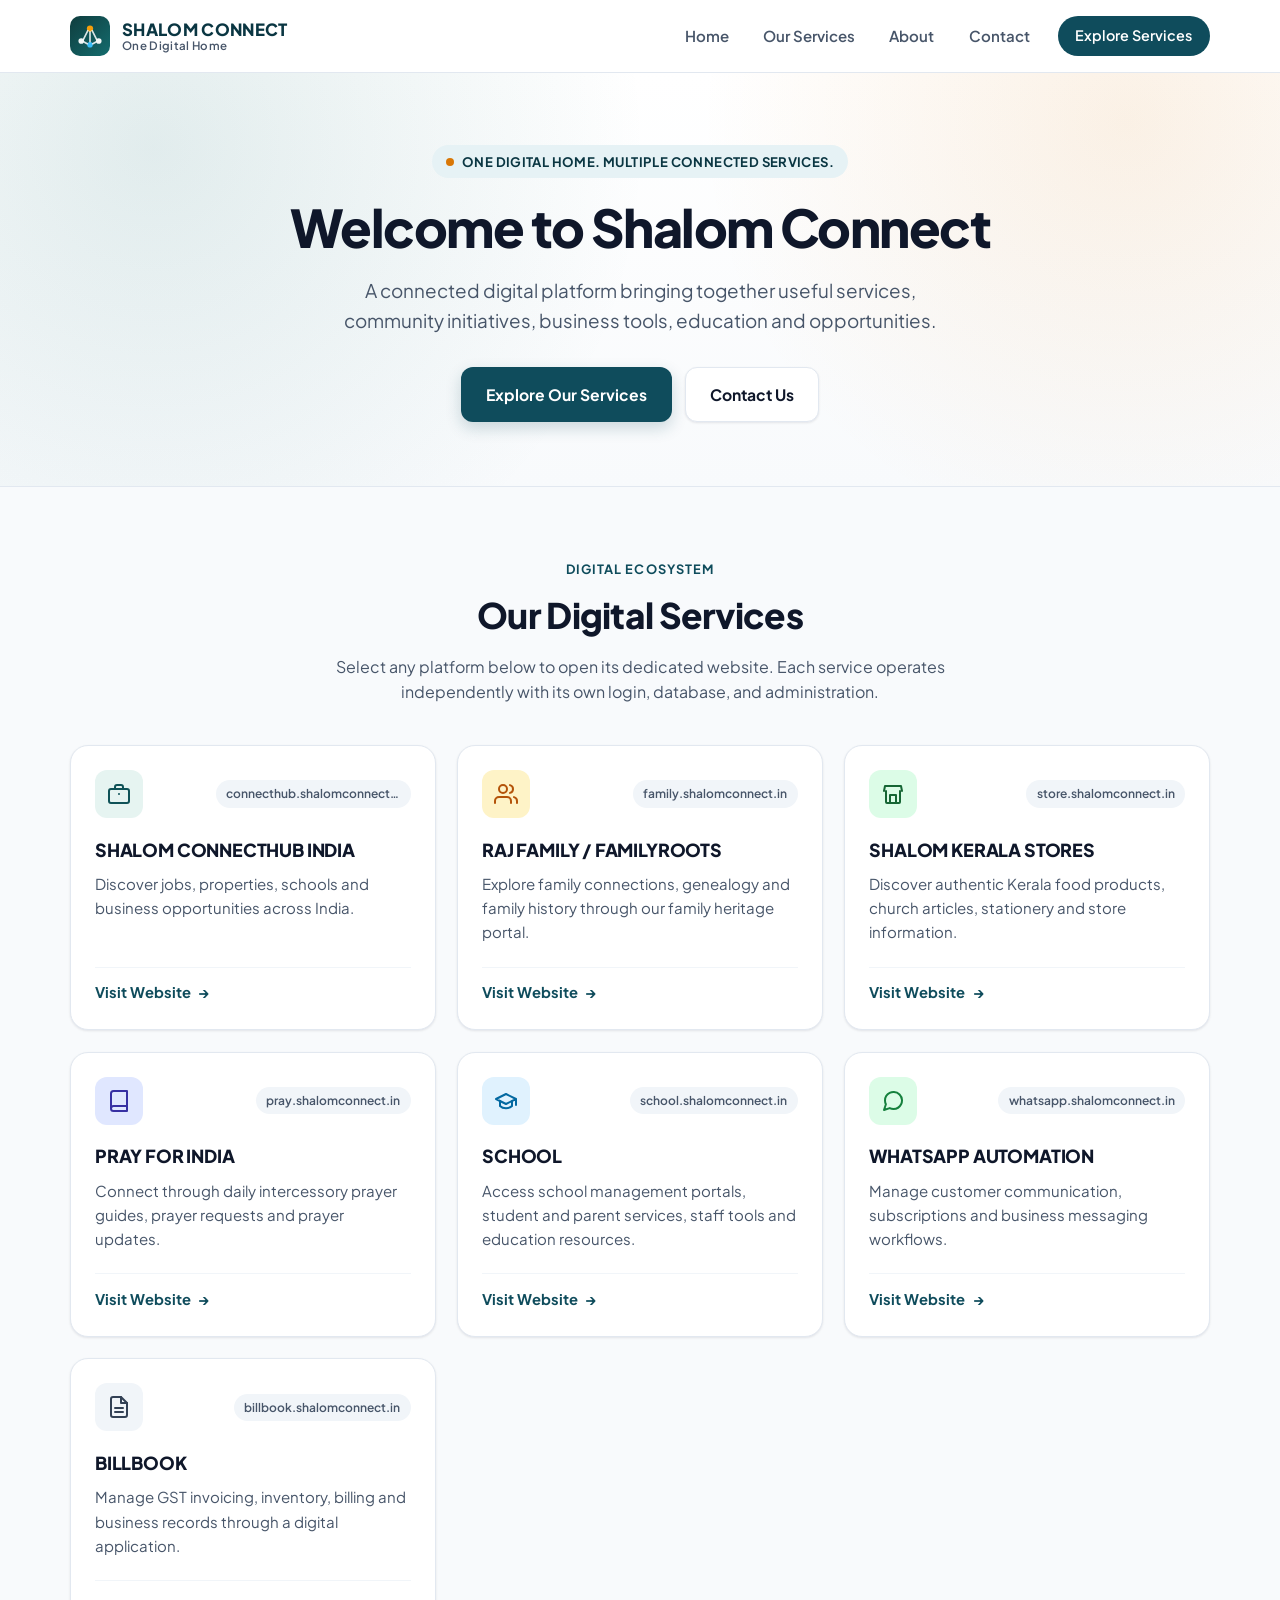
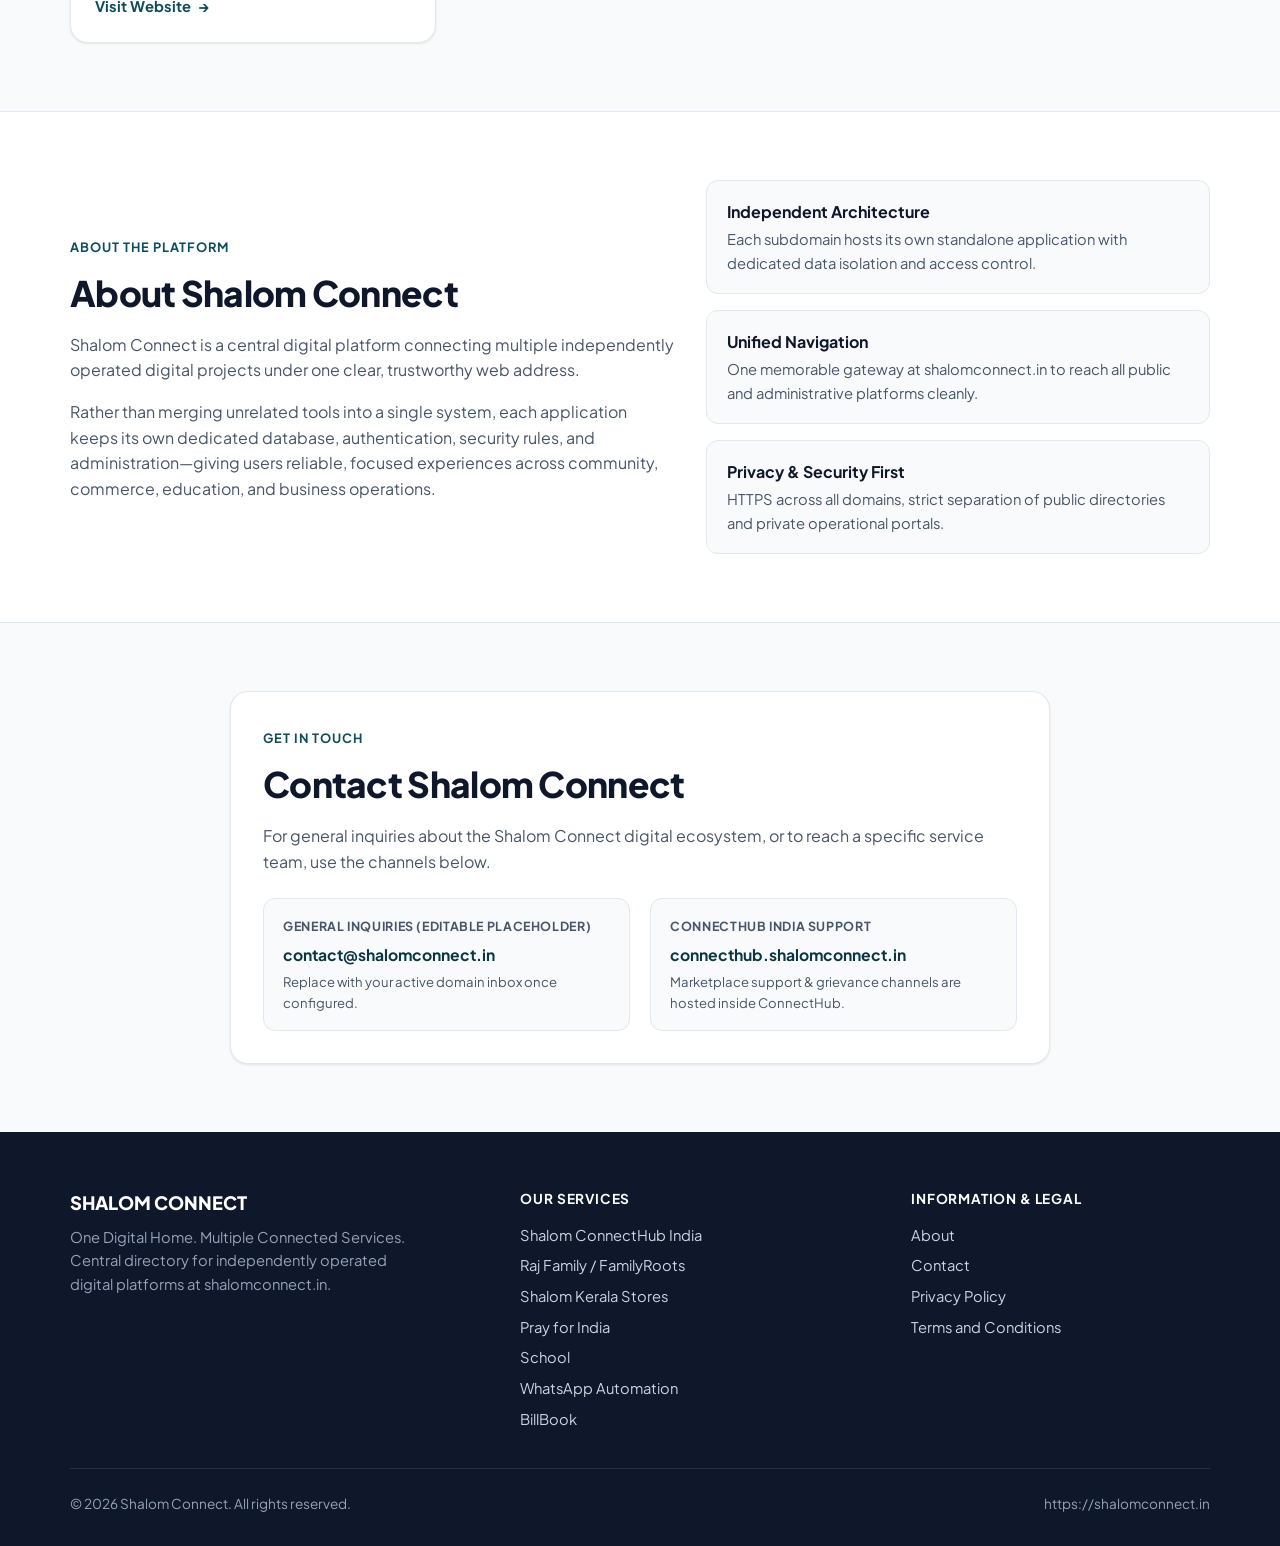
==== index.html @ 487e1526 "feat: initial Shalom Connect master website and platform documentation" ====
<!DOCTYPE html>
<html lang="en">
<head>
  <meta charset="UTF-8" />
  <meta name="viewport" content="width=device-width, initial-scale=1.0" />
  <title>Shalom Connect — One Digital Home. Multiple Connected Services.</title>
  <meta name="description" content="Shalom Connect is the central digital platform connecting Shalom ConnectHub India, Raj Family, Shalom Kerala Stores, Pray for India, School Management, WhatsApp Automation, and BillBook." />
  <meta name="robots" content="index, follow" />
  <meta name="theme-color" content="#0f4c5c" />
  <link rel="canonical" href="https://shalomconnect.in/" />

  <!-- Open Graph -->
  <meta property="og:type" content="website" />
  <meta property="og:site_name" content="Shalom Connect" />
  <meta property="og:title" content="Shalom Connect — One Digital Home. Multiple Connected Services." />
  <meta property="og:description" content="A connected digital platform bringing together useful services, community initiatives, business tools, education and opportunities." />
  <meta property="og:url" content="https://shalomconnect.in/" />

  <!-- Twitter Card -->
  <meta name="twitter:card" content="summary" />
  <meta name="twitter:title" content="Shalom Connect — One Digital Home. Multiple Connected Services." />
  <meta name="twitter:description" content="A connected digital platform bringing together useful services, community initiatives, business tools, education and opportunities." />

  <link rel="icon" type="image/svg+xml" href="./assets/favicon.svg" />
  <link rel="manifest" href="./manifest.webmanifest" />

  <link rel="preconnect" href="https://fonts.googleapis.com" />
  <link rel="preconnect" href="https://fonts.gstatic.com" crossorigin />
  <link href="https://fonts.googleapis.com/css2?family=Plus+Jakarta+Sans:wght@400;500;600;700;800&display=swap" rel="stylesheet" />
  <link rel="stylesheet" href="./styles.css" />

  <!-- Structured Data -->
  <script type="application/ld+json">
  {
    "@context": "https://schema.org",
    "@graph": [
      {
        "@type": "Organization",
        "@id": "https://shalomconnect.in/#organization",
        "name": "Shalom Connect",
        "url": "https://shalomconnect.in/",
        "description": "One Digital Home. Multiple Connected Services."
      },
      {
        "@type": "WebSite",
        "@id": "https://shalomconnect.in/#website",
        "url": "https://shalomconnect.in/",
        "name": "Shalom Connect",
        "publisher": {
          "@id": "https://shalomconnect.in/#organization"
        }
      }
    ]
  }
  </script>
</head>
<body>
  <a class="skip-link" href="#main-content">Skip to main content</a>

  <header class="site-header">
    <div class="container header-inner">
      <a href="./" class="brand" aria-label="Shalom Connect Home">
        <img src="./assets/favicon.svg" alt="" class="brand-mark" width="40" height="40" />
        <span class="brand-text">
          <span class="brand-name">SHALOM CONNECT</span>
          <span class="brand-sub">One Digital Home</span>
        </span>
      </a>

      <nav class="nav-desktop" aria-label="Primary Navigation">
        <a href="#top" class="nav-link">Home</a>
        <a href="#services" class="nav-link">Our Services</a>
        <a href="#about" class="nav-link">About</a>
        <a href="#contact" class="nav-link">Contact</a>
        <a href="#services" class="nav-cta">Explore Services</a>
      </nav>

      <button
        id="menu-toggle"
        class="menu-toggle"
        type="button"
        aria-label="Toggle navigation menu"
        aria-expanded="false"
        aria-controls="mobile-nav"
      >
        <svg width="22" height="22" viewBox="0 0 24 24" fill="none" stroke="currentColor" stroke-width="2.2" stroke-linecap="round" aria-hidden="true">
          <line x1="3" y1="6" x2="21" y2="6" />
          <line x1="3" y1="12" x2="21" y2="12" />
          <line x1="3" y1="18" x2="21" y2="18" />
        </svg>
      </button>
    </div>

    <nav id="mobile-nav" class="nav-mobile" aria-label="Mobile Navigation">
      <a href="#top" class="nav-link">Home</a>
      <a href="#services" class="nav-link">Our Services</a>
      <a href="#about" class="nav-link">About</a>
      <a href="#contact" class="nav-link">Contact</a>
    </nav>
  </header>

  <main id="main-content">
    <!-- Hero -->
    <section id="top" class="hero">
      <div class="container hero-inner">
        <div class="hero-badge">
          <span class="hero-dot" aria-hidden="true"></span>
          <span>One Digital Home. Multiple Connected Services.</span>
        </div>
        <h1>Welcome to Shalom Connect</h1>
        <p class="hero-lead">
          A connected digital platform bringing together useful services, community initiatives, business tools, education and opportunities.
        </p>
        <div class="hero-actions">
          <a href="#services" class="btn btn-primary">Explore Our Services</a>
          <a href="#contact" class="btn btn-secondary">Contact Us</a>
        </div>
      </div>
    </section>

    <!-- Services Directory -->
    <section id="services" class="section" aria-labelledby="services-heading">
      <div class="container">
        <div class="section-header">
          <span class="section-eyebrow">Digital Ecosystem</span>
          <h2 id="services-heading" class="section-title">Our Digital Services</h2>
          <p class="section-desc">
            Select any platform below to open its dedicated website. Each service operates independently with its own login, database, and administration.
          </p>
        </div>

        <div class="services-grid">
          <!-- Card 1: ConnectHub -->
          <article class="service-card">
            <div class="card-top">
              <div class="card-icon icon-teal" aria-hidden="true">
                <svg width="24" height="24" viewBox="0 0 24 24" fill="none" stroke="currentColor" stroke-width="2" stroke-linecap="round" stroke-linejoin="round">
                  <rect x="2" y="7" width="20" height="14" rx="2" />
                  <path d="M16 7V5a2 2 0 0 0-2-2h-4a2 2 0 0 0-2 2v2" />
                  <path d="M12 12v.01" />
                </svg>
              </div>
              <span class="card-domain">connecthub.shalomconnect.in</span>
            </div>
            <h3 class="card-title">SHALOM CONNECTHUB INDIA</h3>
            <p class="card-desc">
              Discover jobs, properties, schools and business opportunities across India.
            </p>
            <a href="https://connecthub.shalomconnect.in" target="_blank" rel="noopener noreferrer" class="card-link">
              Visit Website <span aria-hidden="true">&rarr;</span>
            </a>
          </article>

          <!-- Card 2: Raj Family / FamilyRoots -->
          <article class="service-card">
            <div class="card-top">
              <div class="card-icon icon-amber" aria-hidden="true">
                <svg width="24" height="24" viewBox="0 0 24 24" fill="none" stroke="currentColor" stroke-width="2" stroke-linecap="round" stroke-linejoin="round">
                  <path d="M17 21v-2a4 4 0 0 0-4-4H5a4 4 0 0 0-4 4v2" />
                  <circle cx="9" cy="7" r="4" />
                  <path d="M23 21v-2a4 4 0 0 0-3-3.87" />
                  <path d="M16 3.13a4 4 0 0 1 0 7.75" />
                </svg>
              </div>
              <span class="card-domain">family.shalomconnect.in</span>
            </div>
            <h3 class="card-title">RAJ FAMILY / FAMILYROOTS</h3>
            <p class="card-desc">
              Explore family connections, genealogy and family history through our family heritage portal.
            </p>
            <a href="https://family.shalomconnect.in" target="_blank" rel="noopener noreferrer" class="card-link">
              Visit Website <span aria-hidden="true">&rarr;</span>
            </a>
          </article>

          <!-- Card 3: Shalom Kerala Stores -->
          <article class="service-card">
            <div class="card-top">
              <div class="card-icon icon-emerald" aria-hidden="true">
                <svg width="24" height="24" viewBox="0 0 24 24" fill="none" stroke="currentColor" stroke-width="2" stroke-linecap="round" stroke-linejoin="round">
                  <path d="M3 9l1-5h16l1 5" />
                  <path d="M5 9v11a1 1 0 0 0 1 1h12a1 1 0 0 0 1-1V9" />
                  <path d="M9 21V13h6v8" />
                </svg>
              </div>
              <span class="card-domain">store.shalomconnect.in</span>
            </div>
            <h3 class="card-title">SHALOM KERALA STORES</h3>
            <p class="card-desc">
              Discover authentic Kerala food products, church articles, stationery and store information.
            </p>
            <a href="https://store.shalomconnect.in" target="_blank" rel="noopener noreferrer" class="card-link">
              Visit Website <span aria-hidden="true">&rarr;</span>
            </a>
          </article>

          <!-- Card 4: Pray for India -->
          <article class="service-card">
            <div class="card-top">
              <div class="card-icon icon-indigo" aria-hidden="true">
                <svg width="24" height="24" viewBox="0 0 24 24" fill="none" stroke="currentColor" stroke-width="2" stroke-linecap="round" stroke-linejoin="round">
                  <path d="M4 19.5A2.5 2.5 0 0 1 6.5 17H20" />
                  <path d="M6.5 2H20v20H6.5A2.5 2.5 0 0 1 4 19.5v-15A2.5 2.5 0 0 1 6.5 2z" />
                </svg>
              </div>
              <span class="card-domain">pray.shalomconnect.in</span>
            </div>
            <h3 class="card-title">PRAY FOR INDIA</h3>
            <p class="card-desc">
              Connect through daily intercessory prayer guides, prayer requests and prayer updates.
            </p>
            <a href="https://pray.shalomconnect.in" target="_blank" rel="noopener noreferrer" class="card-link">
              Visit Website <span aria-hidden="true">&rarr;</span>
            </a>
          </article>

          <!-- Card 5: School -->
          <article class="service-card">
            <div class="card-top">
              <div class="card-icon icon-sky" aria-hidden="true">
                <svg width="24" height="24" viewBox="0 0 24 24" fill="none" stroke="currentColor" stroke-width="2" stroke-linecap="round" stroke-linejoin="round">
                  <path d="M22 10v6M2 10l10-5 10 5-10 5z" />
                  <path d="M6 12v5c3 3 9 3 12 0v-5" />
                </svg>
              </div>
              <span class="card-domain">school.shalomconnect.in</span>
            </div>
            <h3 class="card-title">SCHOOL</h3>
            <p class="card-desc">
              Access school management portals, student and parent services, staff tools and education resources.
            </p>
            <a href="https://school.shalomconnect.in" target="_blank" rel="noopener noreferrer" class="card-link">
              Visit Website <span aria-hidden="true">&rarr;</span>
            </a>
          </article>

          <!-- Card 6: WhatsApp Automation -->
          <article class="service-card">
            <div class="card-top">
              <div class="card-icon icon-green" aria-hidden="true">
                <svg width="24" height="24" viewBox="0 0 24 24" fill="none" stroke="currentColor" stroke-width="2" stroke-linecap="round" stroke-linejoin="round">
                  <path d="M21 11.5a8.38 8.38 0 0 1-.9 3.8 8.5 8.5 0 0 1-7.6 4.7 8.38 8.38 0 0 1-3.8-.9L3 21l1.9-5.7a8.38 8.38 0 0 1-.9-3.8 8.5 8.5 0 0 1 4.7-7.6 8.38 8.38 0 0 1 3.8-.9h.5a8.48 8.48 0 0 1 8 8v.5z" />
                </svg>
              </div>
              <span class="card-domain">whatsapp.shalomconnect.in</span>
            </div>
            <h3 class="card-title">WHATSAPP AUTOMATION</h3>
            <p class="card-desc">
              Manage customer communication, subscriptions and business messaging workflows.
            </p>
            <a href="https://whatsapp.shalomconnect.in" target="_blank" rel="noopener noreferrer" class="card-link">
              Visit Website <span aria-hidden="true">&rarr;</span>
            </a>
          </article>

          <!-- Card 7: BillBook -->
          <article class="service-card">
            <div class="card-top">
              <div class="card-icon icon-slate" aria-hidden="true">
                <svg width="24" height="24" viewBox="0 0 24 24" fill="none" stroke="currentColor" stroke-width="2" stroke-linecap="round" stroke-linejoin="round">
                  <path d="M14 2H6a2 2 0 0 0-2 2v16a2 2 0 0 0 2 2h12a2 2 0 0 0 2-2V8z" />
                  <polyline points="14 2 14 8 20 8" />
                  <line x1="16" y1="13" x2="8" y2="13" />
                  <line x1="16" y1="17" x2="8" y2="17" />
                </svg>
              </div>
              <span class="card-domain">billbook.shalomconnect.in</span>
            </div>
            <h3 class="card-title">BILLBOOK</h3>
            <p class="card-desc">
              Manage GST invoicing, inventory, billing and business records through a digital application.
            </p>
            <a href="https://billbook.shalomconnect.in" target="_blank" rel="noopener noreferrer" class="card-link">
              Visit Website <span aria-hidden="true">&rarr;</span>
            </a>
          </article>
        </div>
      </div>
    </section>

    <!-- About Section -->
    <section id="about" class="section about-section" aria-labelledby="about-heading">
      <div class="container about-grid">
        <div>
          <span class="section-eyebrow">About the Platform</span>
          <h2 id="about-heading" class="section-title">About Shalom Connect</h2>
          <p class="section-desc" style="margin-bottom: 1rem;">
            Shalom Connect is a central digital platform connecting multiple independently operated digital projects under one clear, trustworthy web address.
          </p>
          <p class="section-desc">
            Rather than merging unrelated tools into a single system, each application keeps its own dedicated database, authentication, security rules, and administration—giving users reliable, focused experiences across community, commerce, education, and business operations.
          </p>
        </div>

        <div class="about-points">
          <div class="about-point">
            <h3>Independent Architecture</h3>
            <p>Each subdomain hosts its own standalone application with dedicated data isolation and access control.</p>
          </div>
          <div class="about-point">
            <h3>Unified Navigation</h3>
            <p>One memorable gateway at shalomconnect.in to reach all public and administrative platforms cleanly.</p>
          </div>
          <div class="about-point">
            <h3>Privacy &amp; Security First</h3>
            <p>HTTPS across all domains, strict separation of public directories and private operational portals.</p>
          </div>
        </div>
      </div>
    </section>

    <!-- Contact Section -->
    <section id="contact" class="section" aria-labelledby="contact-heading">
      <div class="container">
        <div class="contact-card">
          <span class="section-eyebrow">Get in Touch</span>
          <h2 id="contact-heading" class="section-title">Contact Shalom Connect</h2>
          <p class="section-desc">
            For general inquiries about the Shalom Connect digital ecosystem, or to reach a specific service team, use the channels below.
          </p>

          <div class="contact-grid">
            <div class="contact-item">
              <div class="contact-label">General Inquiries (Editable Placeholder)</div>
              <div class="contact-value">contact@shalomconnect.in</div>
              <div class="contact-note">Replace with your active domain inbox once configured.</div>
            </div>
            <div class="contact-item">
              <div class="contact-label">ConnectHub India Support</div>
              <div class="contact-value">
                <a href="https://connecthub.shalomconnect.in" target="_blank" rel="noopener noreferrer">connecthub.shalomconnect.in</a>
              </div>
              <div class="contact-note">Marketplace support &amp; grievance channels are hosted inside ConnectHub.</div>
            </div>
          </div>
        </div>
      </div>
    </section>
  </main>

  <footer class="site-footer">
    <div class="container">
      <div class="footer-grid">
        <div>
          <div class="footer-brand">SHALOM CONNECT</div>
          <p class="footer-tagline">
            One Digital Home. Multiple Connected Services. Central directory for independently operated digital platforms at shalomconnect.in.
          </p>
        </div>

        <div>
          <h3 class="footer-heading">Our Services</h3>
          <ul class="footer-links">
            <li><a href="https://connecthub.shalomconnect.in" target="_blank" rel="noopener noreferrer">Shalom ConnectHub India</a></li>
            <li><a href="https://family.shalomconnect.in" target="_blank" rel="noopener noreferrer">Raj Family / FamilyRoots</a></li>
            <li><a href="https://store.shalomconnect.in" target="_blank" rel="noopener noreferrer">Shalom Kerala Stores</a></li>
            <li><a href="https://pray.shalomconnect.in" target="_blank" rel="noopener noreferrer">Pray for India</a></li>
            <li><a href="https://school.shalomconnect.in" target="_blank" rel="noopener noreferrer">School</a></li>
            <li><a href="https://whatsapp.shalomconnect.in" target="_blank" rel="noopener noreferrer">WhatsApp Automation</a></li>
            <li><a href="https://billbook.shalomconnect.in" target="_blank" rel="noopener noreferrer">BillBook</a></li>
          </ul>
        </div>

        <div>
          <h3 class="footer-heading">Information &amp; Legal</h3>
          <ul class="footer-links">
            <li><a href="#about">About</a></li>
            <li><a href="#contact">Contact</a></li>
            <li><a href="./privacy.html">Privacy Policy</a></li>
            <li><a href="./terms.html">Terms and Conditions</a></li>
          </ul>
        </div>
      </div>

      <div class="footer-bottom">
        <span>&copy; <span id="current-year">2026</span> Shalom Connect. All rights reserved.</span>
        <span>https://shalomconnect.in</span>
      </div>
    </div>
  </footer>

  <script src="./app.js" defer></script>
</body>
</html>
---- styles.css ----
/* Shalom Connect — Master Platform Stylesheet */
:root {
  --bg: #f8fafc;
  --surface: #ffffff;
  --surface-muted: #f1f5f9;
  --text: #0f172a;
  --text-muted: #475569;
  --border: #e2e8f0;
  --primary: #0f4c5c;
  --primary-dark: #0a3642;
  --primary-soft: #e6f2f5;
  --accent: #d97706;
  --accent-soft: #fef3c7;
  --radius-lg: 18px;
  --radius-md: 12px;
  --shadow-sm: 0 1px 3px rgba(15, 23, 42, 0.06), 0 1px 2px rgba(15, 23, 42, 0.04);
  --shadow-md: 0 10px 25px -5px rgba(15, 23, 42, 0.08), 0 8px 10px -6px rgba(15, 23, 42, 0.04);
  --max-w: 1180px;
}

*,
*::before,
*::after {
  box-sizing: border-box;
}

html {
  scroll-behavior: smooth;
  -webkit-text-size-adjust: 100%;
}

body {
  margin: 0;
  font-family: 'Plus Jakarta Sans', -apple-system, BlinkMacSystemFont, 'Segoe UI', Roboto, sans-serif;
  color: var(--text);
  background: var(--bg);
  line-height: 1.6;
  -webkit-font-smoothing: antialiased;
}

a {
  color: inherit;
  text-decoration: none;
}

img,
svg {
  display: block;
}

.container {
  width: 100%;
  max-width: var(--max-w);
  margin: 0 auto;
  padding: 0 1.25rem;
}

/* Skip link for keyboard accessibility */
.skip-link {
  position: absolute;
  left: -9999px;
  top: 0;
  background: var(--primary);
  color: #fff;
  padding: 0.75rem 1.25rem;
  z-index: 1000;
  border-radius: 0 0 8px 0;
  font-weight: 600;
}

.skip-link:focus {
  left: 0;
}

/* Header */
.site-header {
  position: sticky;
  top: 0;
  z-index: 100;
  background: rgba(255, 255, 255, 0.92);
  backdrop-filter: blur(12px);
  border-bottom: 1px solid var(--border);
}

.header-inner {
  display: flex;
  align-items: center;
  justify-content: space-between;
  min-height: 72px;
  gap: 1rem;
}

.brand {
  display: inline-flex;
  align-items: center;
  gap: 0.75rem;
  font-weight: 800;
  letter-spacing: -0.02em;
  color: var(--primary-dark);
}

.brand-mark {
  width: 40px;
  height: 40px;
  flex-shrink: 0;
}

.brand-text {
  display: flex;
  flex-direction: column;
  line-height: 1.15;
}

.brand-name {
  font-size: 1.05rem;
  font-weight: 800;
  letter-spacing: 0.02em;
}

.brand-sub {
  font-size: 0.72rem;
  font-weight: 600;
  color: var(--text-muted);
  letter-spacing: 0.03em;
}

.nav-desktop {
  display: none;
  align-items: center;
  gap: 0.35rem;
}

.nav-link {
  padding: 0.5rem 0.9rem;
  border-radius: 999px;
  font-size: 0.94rem;
  font-weight: 600;
  color: var(--text-muted);
  transition: background 0.18s ease, color 0.18s ease;
}

.nav-link:hover,
.nav-link:focus-visible {
  background: var(--primary-soft);
  color: var(--primary-dark);
}

.nav-cta {
  margin-left: 0.5rem;
  background: var(--primary);
  color: #fff;
  padding: 0.55rem 1.1rem;
  border-radius: 999px;
  font-size: 0.9rem;
  font-weight: 600;
  transition: background 0.18s ease, transform 0.18s ease;
}

.nav-cta:hover,
.nav-cta:focus-visible {
  background: var(--primary-dark);
  color: #fff;
}

.menu-toggle {
  display: inline-flex;
  align-items: center;
  justify-content: center;
  width: 44px;
  height: 44px;
  border: 1px solid var(--border);
  border-radius: 10px;
  background: var(--surface);
  color: var(--text);
  cursor: pointer;
}

.nav-mobile {
  display: none;
  flex-direction: column;
  padding: 0.75rem 1.25rem 1.25rem;
  border-top: 1px solid var(--border);
  background: var(--surface);
  gap: 0.35rem;
}

.nav-mobile.is-open {
  display: flex;
}

.nav-mobile .nav-link {
  border-radius: 10px;
  padding: 0.7rem 0.9rem;
}

@media (min-width: 820px) {
  .nav-desktop {
    display: flex;
  }
  .menu-toggle,
  .nav-mobile {
    display: none !important;
  }
}

/* Hero Section */
.hero {
  position: relative;
  overflow: hidden;
  padding: 4.5rem 0 4rem;
  background:
    radial-gradient(circle at 12% 18%, rgba(20, 108, 110, 0.12), transparent 42%),
    radial-gradient(circle at 88% 12%, rgba(217, 119, 6, 0.10), transparent 36%),
    linear-gradient(180deg, #ffffff 0%, var(--bg) 100%);
  border-bottom: 1px solid var(--border);
}

.hero-inner {
  max-width: 780px;
  margin: 0 auto;
  text-align: center;
}

.hero-badge {
  display: inline-flex;
  align-items: center;
  gap: 0.5rem;
  padding: 0.38rem 0.9rem;
  border-radius: 999px;
  background: var(--primary-soft);
  color: var(--primary-dark);
  font-size: 0.82rem;
  font-weight: 700;
  letter-spacing: 0.03em;
  text-transform: uppercase;
  margin-bottom: 1.25rem;
}

.hero-dot {
  width: 8px;
  height: 8px;
  border-radius: 50%;
  background: var(--accent);
}

.hero h1 {
  margin: 0 0 1.1rem;
  font-size: clamp(2.1rem, 4.5vw, 3.25rem);
  font-weight: 800;
  line-height: 1.14;
  letter-spacing: -0.03em;
  color: var(--text);
}

.hero-lead {
  margin: 0 auto 2rem;
  max-width: 650px;
  font-size: clamp(1.02rem, 2vw, 1.18rem);
  color: var(--text-muted);
}

.hero-actions {
  display: flex;
  flex-wrap: wrap;
  justify-content: center;
  gap: 0.85rem;
}

.btn {
  display: inline-flex;
  align-items: center;
  justify-content: center;
  gap: 0.5rem;
  padding: 0.85rem 1.5rem;
  border-radius: 12px;
  font-size: 0.98rem;
  font-weight: 700;
  cursor: pointer;
  transition: transform 0.15s ease, box-shadow 0.15s ease, background 0.15s ease;
  border: 1px solid transparent;
}

.btn-primary {
  background: var(--primary);
  color: #fff;
  box-shadow: 0 6px 16px rgba(15, 76, 92, 0.2);
}

.btn-primary:hover,
.btn-primary:focus-visible {
  background: var(--primary-dark);
  transform: translateY(-1px);
}

.btn-secondary {
  background: var(--surface);
  color: var(--text);
  border-color: var(--border);
  box-shadow: var(--shadow-sm);
}

.btn-secondary:hover,
.btn-secondary:focus-visible {
  background: var(--surface-muted);
  border-color: #cbd5e1;
}

/* Sections */
.section {
  padding: 4.25rem 0;
}

.section-header {
  max-width: 680px;
  margin: 0 auto 2.5rem;
  text-align: center;
}

.section-eyebrow {
  display: inline-block;
  font-size: 0.8rem;
  font-weight: 700;
  letter-spacing: 0.08em;
  text-transform: uppercase;
  color: var(--primary);
  margin-bottom: 0.5rem;
}

.section-title {
  margin: 0 0 0.65rem;
  font-size: clamp(1.65rem, 3vw, 2.2rem);
  font-weight: 800;
  letter-spacing: -0.02em;
}

.section-desc {
  margin: 0;
  color: var(--text-muted);
  font-size: 1rem;
}

/* Services Grid */
.services-grid {
  display: grid;
  grid-template-columns: 1fr;
  gap: 1.35rem;
}

@media (min-width: 640px) {
  .services-grid {
    grid-template-columns: repeat(2, 1fr);
  }
}

@media (min-width: 1024px) {
  .services-grid {
    grid-template-columns: repeat(3, 1fr);
  }
}

.service-card {
  display: flex;
  flex-direction: column;
  background: var(--surface);
  border: 1px solid var(--border);
  border-radius: var(--radius-lg);
  padding: 1.5rem;
  box-shadow: var(--shadow-sm);
  transition: transform 0.2s ease, box-shadow 0.2s ease, border-color 0.2s ease;
}

.service-card:hover {
  transform: translateY(-3px);
  box-shadow: var(--shadow-md);
  border-color: #cbd5e1;
}

.card-top {
  display: flex;
  align-items: center;
  justify-content: space-between;
  gap: 0.75rem;
  margin-bottom: 1.1rem;
}

.card-icon {
  width: 48px;
  height: 48px;
  border-radius: 12px;
  display: inline-flex;
  align-items: center;
  justify-content: center;
  flex-shrink: 0;
}

.icon-teal { background: #e6f4f1; color: #0f5257; }
.icon-amber { background: #fef3c7; color: #b45309; }
.icon-emerald { background: #dcfce7; color: #166534; }
.icon-indigo { background: #e0e7ff; color: #3730a3; }
.icon-sky { background: #e0f2fe; color: #0369a1; }
.icon-green { background: #dcfce7; color: #15803d; }
.icon-slate { background: #f1f5f9; color: #334155; }

.card-domain {
  font-size: 0.75rem;
  font-weight: 600;
  color: var(--text-muted);
  background: var(--surface-muted);
  padding: 0.25rem 0.65rem;
  border-radius: 999px;
  max-width: 195px;
  overflow: hidden;
  text-overflow: ellipsis;
  white-space: nowrap;
}

.card-title {
  margin: 0 0 0.5rem;
  font-size: 1.12rem;
  font-weight: 800;
  letter-spacing: -0.01em;
  color: var(--text);
}

.card-desc {
  margin: 0 0 1.4rem;
  font-size: 0.94rem;
  color: var(--text-muted);
  flex-grow: 1;
}

.card-link {
  display: inline-flex;
  align-items: center;
  gap: 0.45rem;
  font-size: 0.92rem;
  font-weight: 700;
  color: var(--primary);
  padding-top: 0.85rem;
  border-top: 1px solid var(--surface-muted);
  transition: color 0.15s ease, gap 0.15s ease;
}

.card-link:hover,
.card-link:focus-visible {
  color: var(--primary-dark);
  gap: 0.7rem;
}

/* About Section */
.about-section {
  background: var(--surface);
  border-top: 1px solid var(--border);
  border-bottom: 1px solid var(--border);
}

.about-grid {
  display: grid;
  grid-template-columns: 1fr;
  gap: 2rem;
  align-items: center;
}

@media (min-width: 860px) {
  .about-grid {
    grid-template-columns: 1.2fr 1fr;
  }
}

.about-points {
  display: grid;
  gap: 1rem;
}

.about-point {
  background: var(--bg);
  border: 1px solid var(--border);
  border-radius: var(--radius-md);
  padding: 1.1rem 1.25rem;
}

.about-point h3 {
  margin: 0 0 0.25rem;
  font-size: 1rem;
  font-weight: 700;
}

.about-point p {
  margin: 0;
  font-size: 0.92rem;
  color: var(--text-muted);
}

/* Contact Section */
.contact-card {
  max-width: 820px;
  margin: 0 auto;
  background: var(--surface);
  border: 1px solid var(--border);
  border-radius: var(--radius-lg);
  padding: 2rem;
  box-shadow: var(--shadow-sm);
}

.contact-grid {
  display: grid;
  grid-template-columns: 1fr;
  gap: 1.25rem;
  margin-top: 1.5rem;
}

@media (min-width: 640px) {
  .contact-grid {
    grid-template-columns: repeat(2, 1fr);
  }
}

.contact-item {
  background: var(--bg);
  border: 1px solid var(--border);
  border-radius: var(--radius-md);
  padding: 1.1rem 1.2rem;
}

.contact-label {
  font-size: 0.78rem;
  font-weight: 700;
  text-transform: uppercase;
  letter-spacing: 0.05em;
  color: var(--text-muted);
  margin-bottom: 0.3rem;
}

.contact-value {
  font-size: 0.98rem;
  font-weight: 700;
  color: var(--primary-dark);
  word-break: break-word;
}

.contact-note {
  margin-top: 0.25rem;
  font-size: 0.82rem;
  color: var(--text-muted);
}

/* Legal / Subpages */
.page-main {
  padding: 3.5rem 0 4.5rem;
}

.prose-card {
  max-width: 840px;
  margin: 0 auto;
  background: var(--surface);
  border: 1px solid var(--border);
  border-radius: var(--radius-lg);
  padding: 2.25rem;
  box-shadow: var(--shadow-sm);
}

.prose-card h1 {
  margin-top: 0;
  font-size: clamp(1.7rem, 3vw, 2.25rem);
}

.prose-card h2 {
  margin-top: 1.75rem;
  font-size: 1.2rem;
}

.prose-card p,
.prose-card li {
  color: var(--text-muted);
}

/* Footer */
.site-footer {
  background: #0f172a;
  color: #cbd5e1;
  padding: 3.5rem 0 2rem;
}

.footer-grid {
  display: grid;
  grid-template-columns: 1fr;
  gap: 2rem;
  padding-bottom: 2.25rem;
  border-bottom: 1px solid rgba(255, 255, 255, 0.1);
}

@media (min-width: 760px) {
  .footer-grid {
    grid-template-columns: 1.4fr 1.2fr 1fr;
  }
}

.footer-brand {
  color: #ffffff;
  font-size: 1.15rem;
  font-weight: 800;
  margin-bottom: 0.5rem;
}

.footer-tagline {
  margin: 0;
  font-size: 0.92rem;
  color: #94a3b8;
  max-width: 340px;
}

.footer-heading {
  color: #ffffff;
  font-size: 0.85rem;
  font-weight: 700;
  text-transform: uppercase;
  letter-spacing: 0.06em;
  margin: 0 0 0.85rem;
}

.footer-links {
  list-style: none;
  margin: 0;
  padding: 0;
  display: grid;
  gap: 0.45rem;
  font-size: 0.92rem;
}

.footer-links a {
  color: #cbd5e1;
  transition: color 0.15s ease;
}

.footer-links a:hover,
.footer-links a:focus-visible {
  color: #ffffff;
  text-decoration: underline;
}

.footer-bottom {
  display: flex;
  flex-wrap: wrap;
  justify-content: space-between;
  align-items: center;
  gap: 0.75rem;
  padding-top: 1.5rem;
  font-size: 0.85rem;
  color: #94a3b8;
}

/* Focus rings */
a:focus-visible,
button:focus-visible {
  outline: 3px solid rgba(15, 76, 92, 0.45);
  outline-offset: 2px;
}
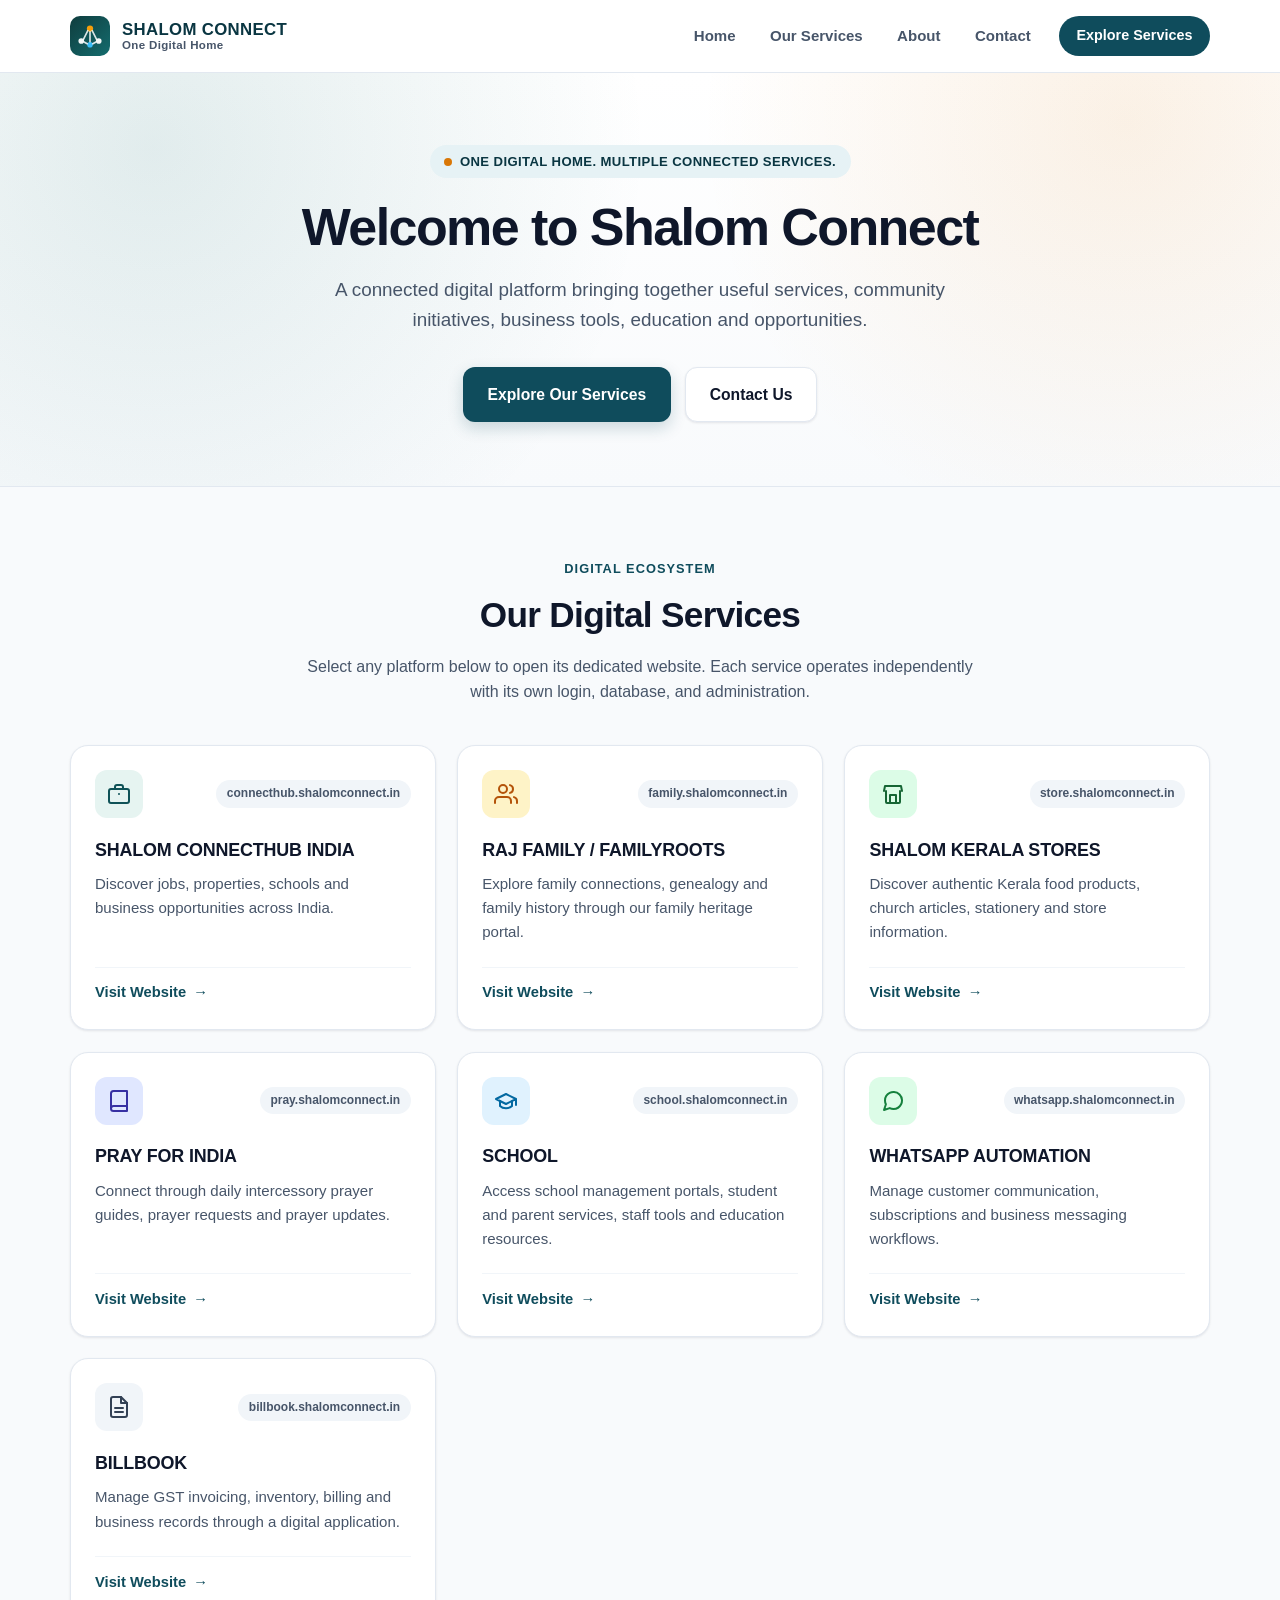
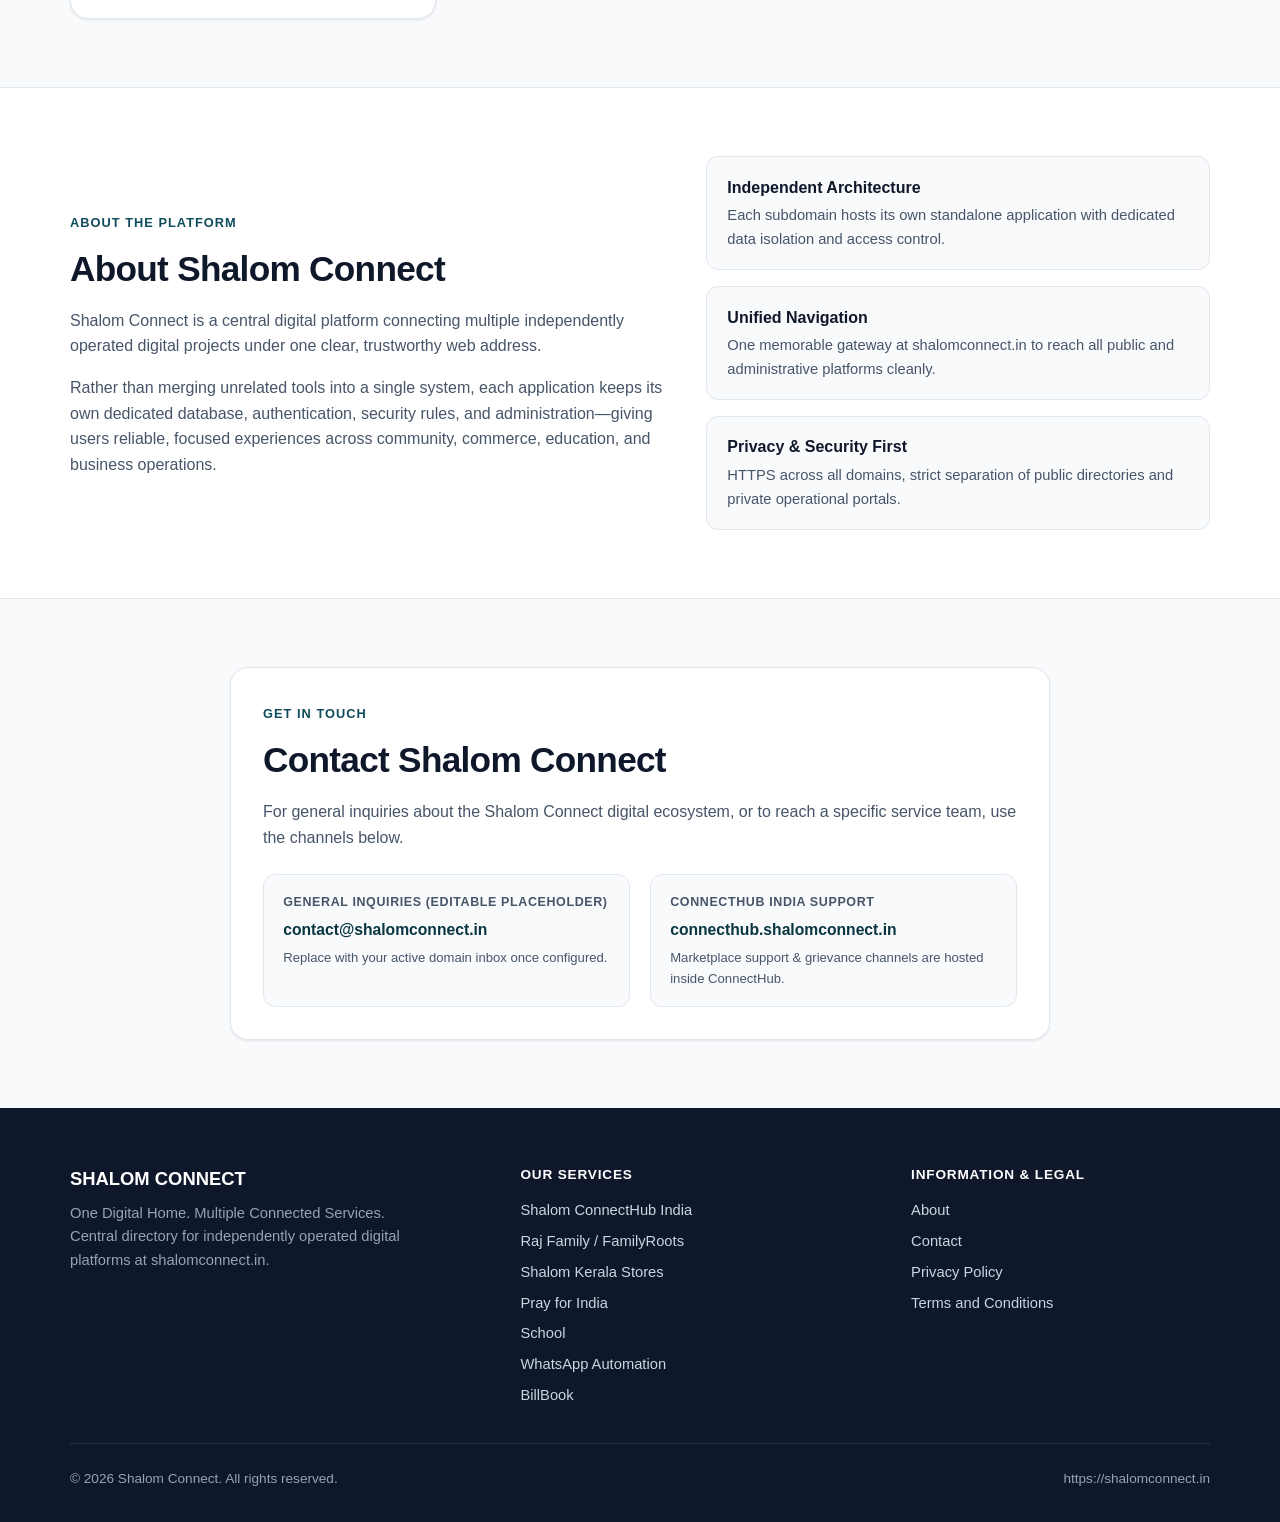
==== commit 5066460b: "security: add CSP and strict referrer policy to master site" ====
--- a/index.html
+++ b/index.html
@@ -6,6 +6,8 @@
   <title>Shalom Connect — One Digital Home. Multiple Connected Services.</title>
   <meta name="description" content="Shalom Connect is the central digital platform connecting Shalom ConnectHub India, Raj Family, Shalom Kerala Stores, Pray for India, School Management, WhatsApp Automation, and BillBook." />
   <meta name="robots" content="index, follow" />
+  <meta name="referrer" content="strict-origin-when-cross-origin" />
+  <meta http-equiv="Content-Security-Policy" content="default-src 'self'; script-src 'self'; style-src 'self' 'unsafe-inline' https://fonts.googleapis.com; font-src 'self' https://fonts.gstatic.com; img-src 'self' data:; connect-src 'self'; manifest-src 'self'; base-uri 'self'; form-action 'self';" />
   <meta name="theme-color" content="#0f4c5c" />
   <link rel="canonical" href="https://shalomconnect.in/" />
 
